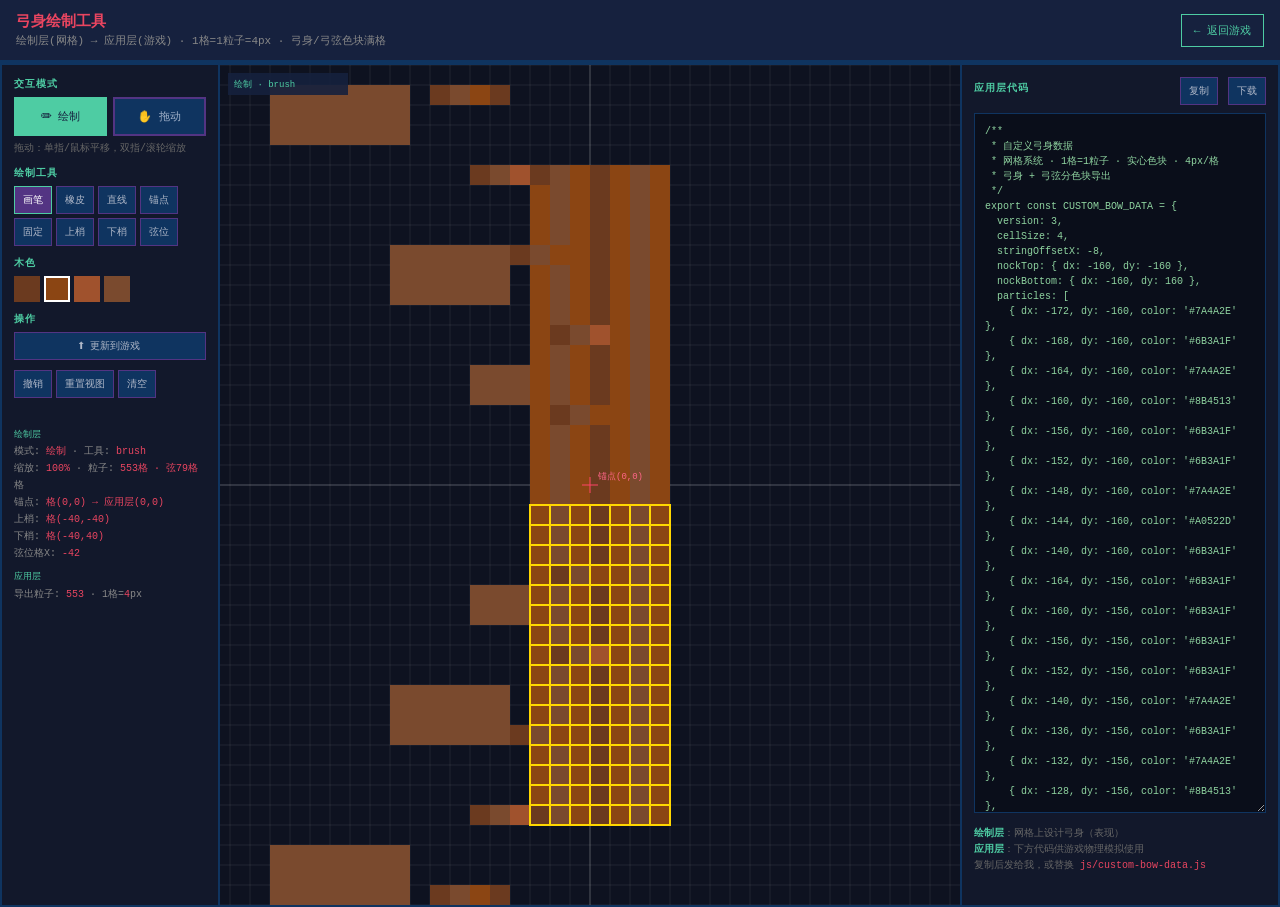
==== bow-editor.html @ f4209ebc "feat: 弓身2×重绘 + 箭靶剖面格对齐 v0.6.0 - 弓身/弓弦清空重绘：梢距 320px（原 160px 的 2 倍） - 553 弓身格 + 79 弓弦格，反曲弧加粗加长 - 箭靶透镜形" ====
<!DOCTYPE html>
<html lang="zh-CN">
<head>
  <meta charset="UTF-8">
  <meta name="viewport" content="width=device-width, initial-scale=1.0, user-scalable=no">
  <meta http-equiv="Cache-Control" content="no-cache, no-store, must-revalidate">
  <title>弓身绘制工具 — Particle Archery</title>
  <link rel="stylesheet" href="css/bow-editor.css?v=0.6.0">
</head>
<body>
  <header class="editor-header">
    <div>
      <h1>弓身绘制工具</h1>
      <p>绘制层(网格) → 应用层(游戏) · 1格=1粒子=4px · 弓身/弓弦色块满格</p>
    </div>
    <a href="index.html" class="back-link">← 返回游戏</a>
  </header>

  <main class="editor-main">
    <section class="toolbar-panel">
      <h2>交互模式</h2>
      <div class="mode-group">
        <button type="button" id="btn-mode-draw" class="mode-btn active">✏ 绘制</button>
        <button type="button" id="btn-mode-pan" class="mode-btn">✋ 拖动</button>
      </div>
      <p class="mode-hint">拖动：单指/鼠标平移，双指/滚轮缩放</p>

      <h2>绘制工具</h2>
      <div class="tool-group">
        <button type="button" class="tool-btn active" data-tool="brush">画笔</button>
        <button type="button" class="tool-btn" data-tool="eraser">橡皮</button>
        <button type="button" class="tool-btn" data-tool="line">直线</button>
        <button type="button" class="tool-btn" data-tool="anchor">锚点</button>
        <button type="button" class="tool-btn" data-tool="pin">固定</button>
        <button type="button" class="tool-btn" data-tool="nockTop">上梢</button>
        <button type="button" class="tool-btn" data-tool="nockBottom">下梢</button>
        <button type="button" class="tool-btn" data-tool="string">弦位</button>
      </div>

      <h2>木色</h2>
      <div class="color-group" id="color-palette"></div>

      <h2>操作</h2>
      <div class="action-group">
        <button type="button" id="btn-push-game" class="btn-primary">⬆ 更新到游戏</button>
        <button type="button" id="btn-undo">撤销</button>
        <button type="button" id="btn-reset-view">重置视图</button>
        <button type="button" id="btn-clear">清空</button>
      </div>
      <p id="push-status" class="push-status"></p>

      <div class="meta-info">
        <div class="meta-section">绘制层</div>
        <div>模式: <span id="info-mode">绘制</span> · 工具: <span id="info-tool">brush</span></div>
        <div>缩放: <span id="info-zoom">100%</span> · 粒子: <span id="info-count">0</span>格</div>
        <div>锚点: <span id="info-anchor">(0,0)</span></div>
        <div>上梢: <span id="info-nock-top">未设置</span></div>
        <div>下梢: <span id="info-nock-bottom">未设置</span></div>
        <div>弦位格X: <span id="info-string">未设置</span></div>
        <div class="meta-section">应用层</div>
        <div>导出粒子: <span id="info-apply-count">0</span> · 1格=<span id="info-cell-size">4</span>px</div>
      </div>
    </section>

    <section class="canvas-panel">
      <div class="canvas-wrap" id="canvas-wrap">
        <canvas id="editor-canvas"></canvas>
      </div>
    </section>

    <section class="export-panel">
      <div class="export-toolbar">
        <h2>应用层代码</h2>
        <div class="export-actions">
          <button type="button" id="btn-copy">复制</button>
          <button type="button" id="btn-download">下载</button>
        </div>
      </div>
      <textarea id="export-code" readonly spellcheck="false"></textarea>
      <p class="export-hint">
        <strong>绘制层</strong>：网格上设计弓身（表现）<br>
        <strong>应用层</strong>：下方代码供游戏物理模拟使用<br>
        复制后发给我，或替换 <code>js/custom-bow-data.js</code>
      </p>
    </section>
  </main>

  <script type="module" src="js/bow-editor.js?v=0.6.0"></script>
</body>
</html>
---- css/bow-editor.css ----
* {
  margin: 0;
  padding: 0;
  box-sizing: border-box;
}

body {
  background: #1a1a2e;
  color: #e0e0e0;
  font-family: 'Courier New', Courier, monospace;
  min-height: 100vh;
  overflow: hidden;
  touch-action: manipulation;
}

.editor-header {
  display: flex;
  align-items: center;
  justify-content: space-between;
  padding: 12px 16px;
  background: #16213e;
  border-bottom: 3px solid #0f3460;
}

.editor-header h1 {
  font-size: 15px;
  color: #e94560;
  margin-bottom: 2px;
}

.editor-header p {
  font-size: 11px;
  color: #888;
}

.back-link {
  color: #4ecca3;
  text-decoration: none;
  font-size: 11px;
  padding: 8px 12px;
  border: 1px solid #4ecca3;
  flex-shrink: 0;
}

.editor-main {
  display: grid;
  grid-template-columns: 220px 1fr 320px;
  gap: 0;
  height: calc(100vh - 56px);
}

@media (max-width: 900px) {
  .editor-main {
    grid-template-columns: 1fr;
    grid-template-rows: auto 1fr auto;
    height: auto;
    overflow: auto;
  }
}

.toolbar-panel,
.export-panel {
  background: #12182b;
  border: 2px solid #0f3460;
  padding: 12px;
  overflow-y: auto;
}

.canvas-panel {
  background: #0a0e1a;
  border-top: 2px solid #0f3460;
  border-bottom: 2px solid #0f3460;
  min-height: 0;
}

.canvas-wrap {
  width: 100%;
  height: 100%;
}

#editor-canvas {
  display: block;
  width: 100%;
  height: 100%;
  touch-action: none;
}

#editor-canvas.mode-pan {
  cursor: grab;
}

#editor-canvas.mode-pan:active {
  cursor: grabbing;
}

#editor-canvas.mode-draw {
  cursor: crosshair;
}

h2 {
  font-size: 10px;
  color: #4ecca3;
  margin: 10px 0 6px;
  text-transform: uppercase;
  letter-spacing: 1px;
}

h2:first-child {
  margin-top: 0;
}

.mode-group {
  display: flex;
  gap: 6px;
  margin-bottom: 6px;
}

.mode-btn {
  flex: 1;
  font-family: inherit;
  font-size: 11px;
  padding: 10px 8px;
  background: #0f3460;
  color: #a0b0c8;
  border: 2px solid #533483;
  cursor: pointer;
}

.mode-btn.active {
  background: #4ecca3;
  color: #16213e;
  border-color: #4ecca3;
}

.mode-btn#btn-mode-pan.active {
  background: #ffd700;
  color: #16213e;
  border-color: #ffd700;
}

.mode-hint {
  font-size: 10px;
  color: #666;
  margin-bottom: 8px;
  line-height: 1.4;
}

.tool-group,
.action-group,
.color-group {
  display: flex;
  flex-wrap: wrap;
  gap: 4px;
  margin-bottom: 8px;
}

.tool-btn,
.action-group button,
.export-actions button {
  font-family: inherit;
  font-size: 10px;
  padding: 6px 8px;
  background: #0f3460;
  color: #b0b8c8;
  border: 1px solid #533483;
  cursor: pointer;
}

.tool-btn.active {
  background: #533483;
  color: #fff;
  border-color: #4ecca3;
}

.btn-primary {
  width: 100%;
  font-family: inherit;
  font-size: 11px;
  padding: 10px 8px;
  background: #e94560;
  color: #fff;
  border: 2px solid #ff6688;
  cursor: pointer;
  margin-bottom: 6px;
}

.btn-primary:hover {
  background: #ff5577;
}

.push-status {
  font-size: 10px;
  color: #666;
  margin-bottom: 8px;
  min-height: 1.4em;
}

.push-status.ok {
  color: #4ecca3;
}

.color-swatch {
  width: 26px;
  height: 26px;
  border: 2px solid transparent;
  cursor: pointer;
}

.color-swatch.active {
  border-color: #fff;
}

.meta-info {
  font-size: 10px;
  line-height: 1.7;
  color: #888;
}

.meta-section {
  color: #4ecca3;
  margin-top: 8px;
  font-size: 9px;
  text-transform: uppercase;
}

.meta-info span {
  color: #e94560;
}

.export-toolbar {
  display: flex;
  align-items: center;
  justify-content: space-between;
  margin-bottom: 8px;
}

#export-code {
  width: 100%;
  height: calc(100vh - 200px);
  min-height: 200px;
  background: #0a0e1a;
  color: #8fd4a0;
  border: 1px solid #0f3460;
  padding: 10px;
  font-size: 10px;
  line-height: 1.5;
  resize: vertical;
}

.export-hint {
  margin-top: 8px;
  font-size: 10px;
  color: #666;
  line-height: 1.6;
}

.export-hint strong {
  color: #4ecca3;
}

.export-hint code {
  color: #e94560;
}
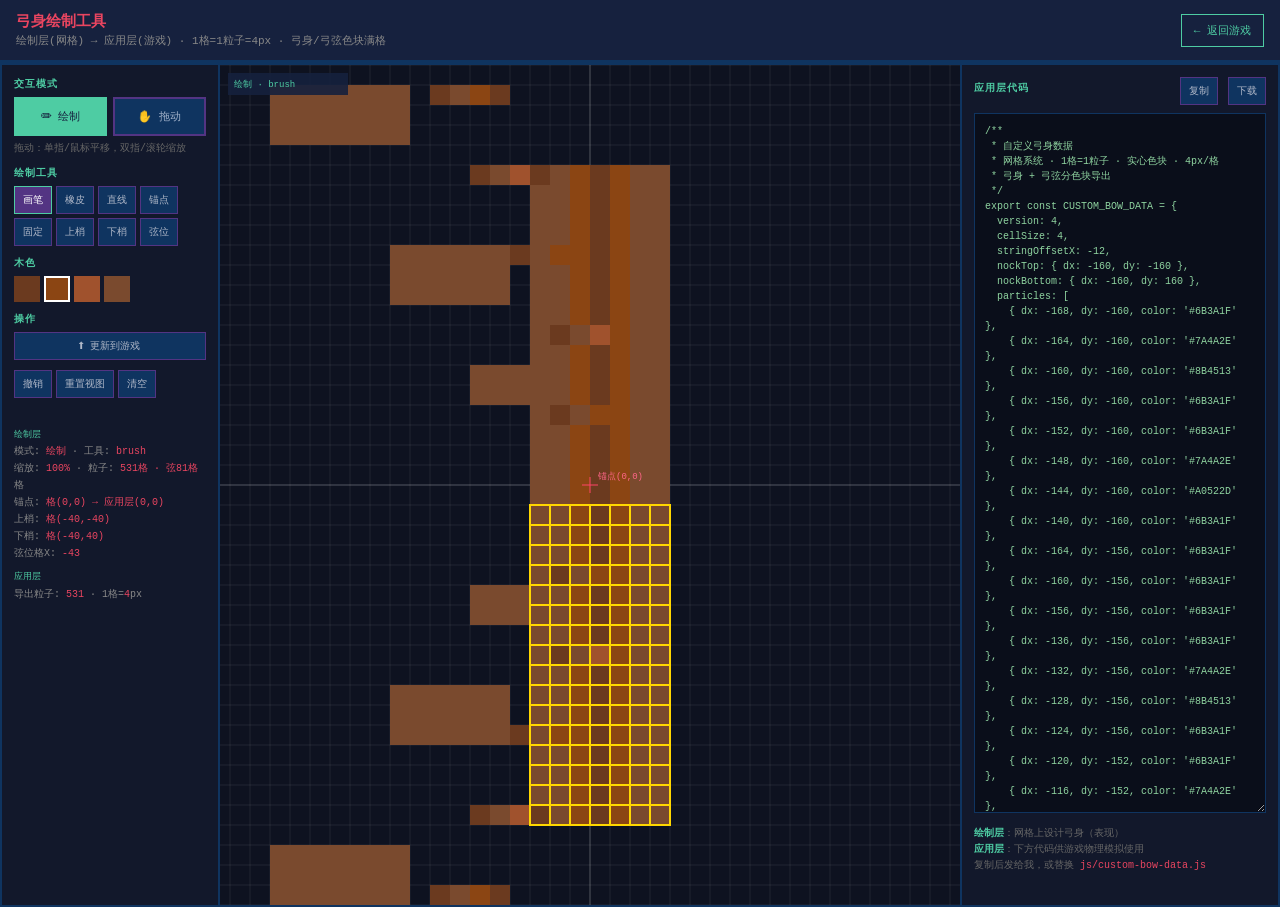
==== commit b7704a93: "fix: 统一单一格填充方案，清空重绘弓身弓弦 v0.6.1 - 移除木质纤维线叠绘（drawWoodBonds），只保留格色块 - 弓身/弓弦分列：弦列 gx=-43，弓身禁止占用弦列 - 构建时同" ====
--- a/bow-editor.html
+++ b/bow-editor.html
@@ -5,7 +5,7 @@
   <meta name="viewport" content="width=device-width, initial-scale=1.0, user-scalable=no">
   <meta http-equiv="Cache-Control" content="no-cache, no-store, must-revalidate">
   <title>弓身绘制工具 — Particle Archery</title>
-  <link rel="stylesheet" href="css/bow-editor.css?v=0.6.0">
+  <link rel="stylesheet" href="css/bow-editor.css?v=0.6.1">
 </head>
 <body>
   <header class="editor-header">
@@ -85,6 +85,6 @@
     </section>
   </main>
 
-  <script type="module" src="js/bow-editor.js?v=0.6.0"></script>
+  <script type="module" src="js/bow-editor.js?v=0.6.1"></script>
 </body>
 </html>
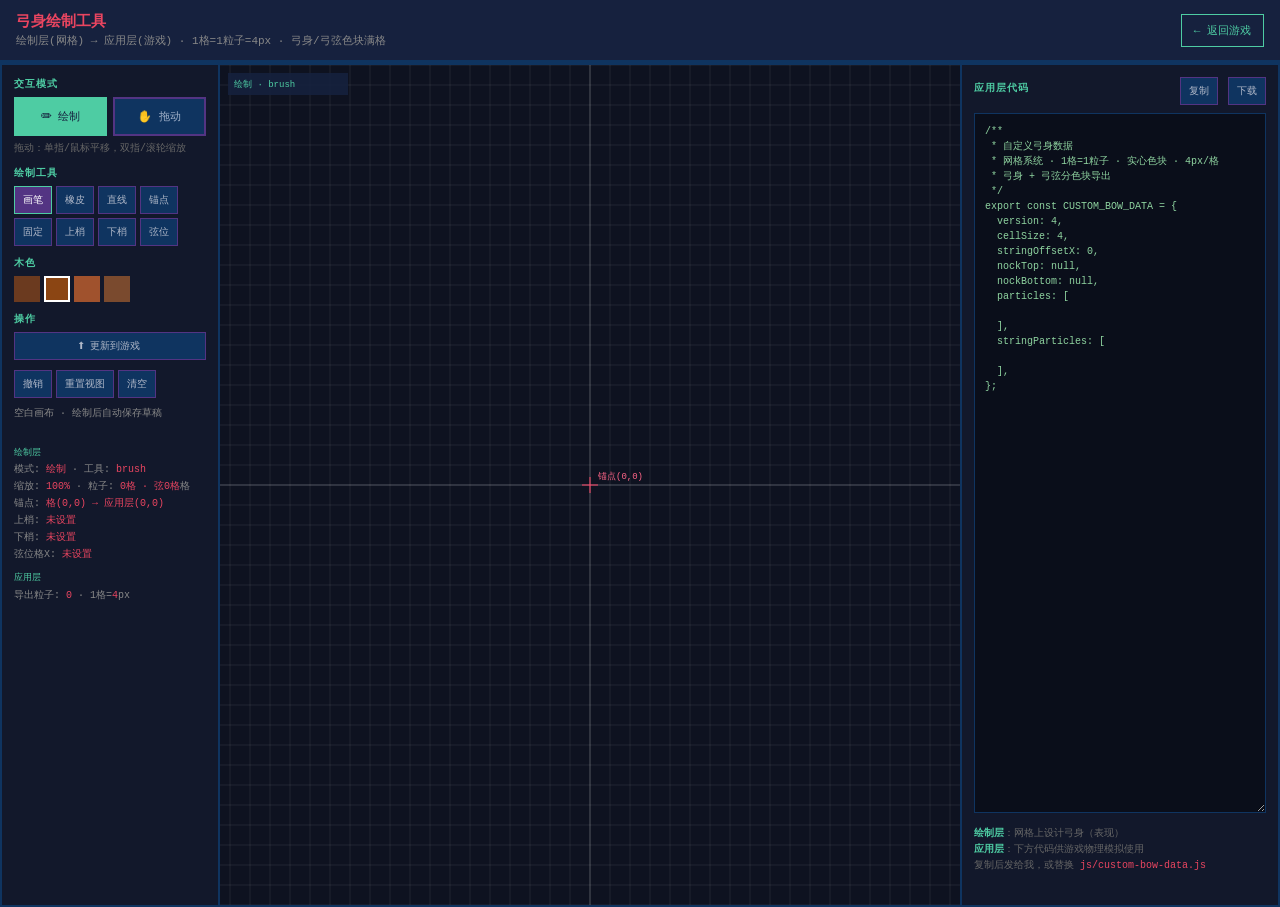
==== commit 97164a3b: "feat: 弓身编辑器草稿自动保存 (v0.6.3) - 新增 draft-storage 模块，localStorage 持久化绘制草稿 - 打开编辑器优先恢复草稿，无草稿时从空白画布开始 - 绘制" ====
--- a/bow-editor.html
+++ b/bow-editor.html
@@ -5,7 +5,7 @@
   <meta name="viewport" content="width=device-width, initial-scale=1.0, user-scalable=no">
   <meta http-equiv="Cache-Control" content="no-cache, no-store, must-revalidate">
   <title>弓身绘制工具 — Particle Archery</title>
-  <link rel="stylesheet" href="css/bow-editor.css?v=0.6.1">
+  <link rel="stylesheet" id="editor-css" href="css/bow-editor.css">
 </head>
 <body>
   <header class="editor-header">
@@ -13,7 +13,7 @@
       <h1>弓身绘制工具</h1>
       <p>绘制层(网格) → 应用层(游戏) · 1格=1粒子=4px · 弓身/弓弦色块满格</p>
     </div>
-    <a href="index.html" class="back-link">← 返回游戏</a>
+    <a href="index.html" class="back-link" id="back-link">← 返回游戏</a>
   </header>
 
   <main class="editor-main">
@@ -47,6 +47,7 @@
         <button type="button" id="btn-reset-view">重置视图</button>
         <button type="button" id="btn-clear">清空</button>
       </div>
+      <p id="draft-status" class="draft-status">空白画布 · 绘制后自动保存草稿</p>
       <p id="push-status" class="push-status"></p>
 
       <div class="meta-info">
@@ -85,6 +86,16 @@
     </section>
   </main>
 
-  <script type="module" src="js/bow-editor.js?v=0.6.1"></script>
+  <script>
+    window.__BOOT_VERSION__ = '0.6.3';
+  </script>
+  <script type="module">
+    const params = new URLSearchParams(location.search);
+    const v = params.get('v') || window.__BOOT_VERSION__;
+    const bust = params.get('_') || Date.now();
+    document.getElementById('editor-css').href = `css/bow-editor.css?v=${v}&_=${bust}`;
+    document.getElementById('back-link').href = `index.html?v=${v}&_=${bust}`;
+    import(`./js/bow-editor.js?v=${v}&_=${bust}`);
+  </script>
 </body>
 </html>
--- a/css/bow-editor.css
+++ b/css/bow-editor.css
@@ -195,6 +195,25 @@
   min-height: 1.4em;
 }
 
+.draft-status {
+  font-size: 10px;
+  color: #888;
+  margin-bottom: 4px;
+  min-height: 1.4em;
+}
+
+.draft-status.saved {
+  color: #4ecca3;
+}
+
+.draft-status.restored {
+  color: #e9c46a;
+}
+
+.draft-status.error {
+  color: #e94560;
+}
+
 .push-status.ok {
   color: #4ecca3;
 }
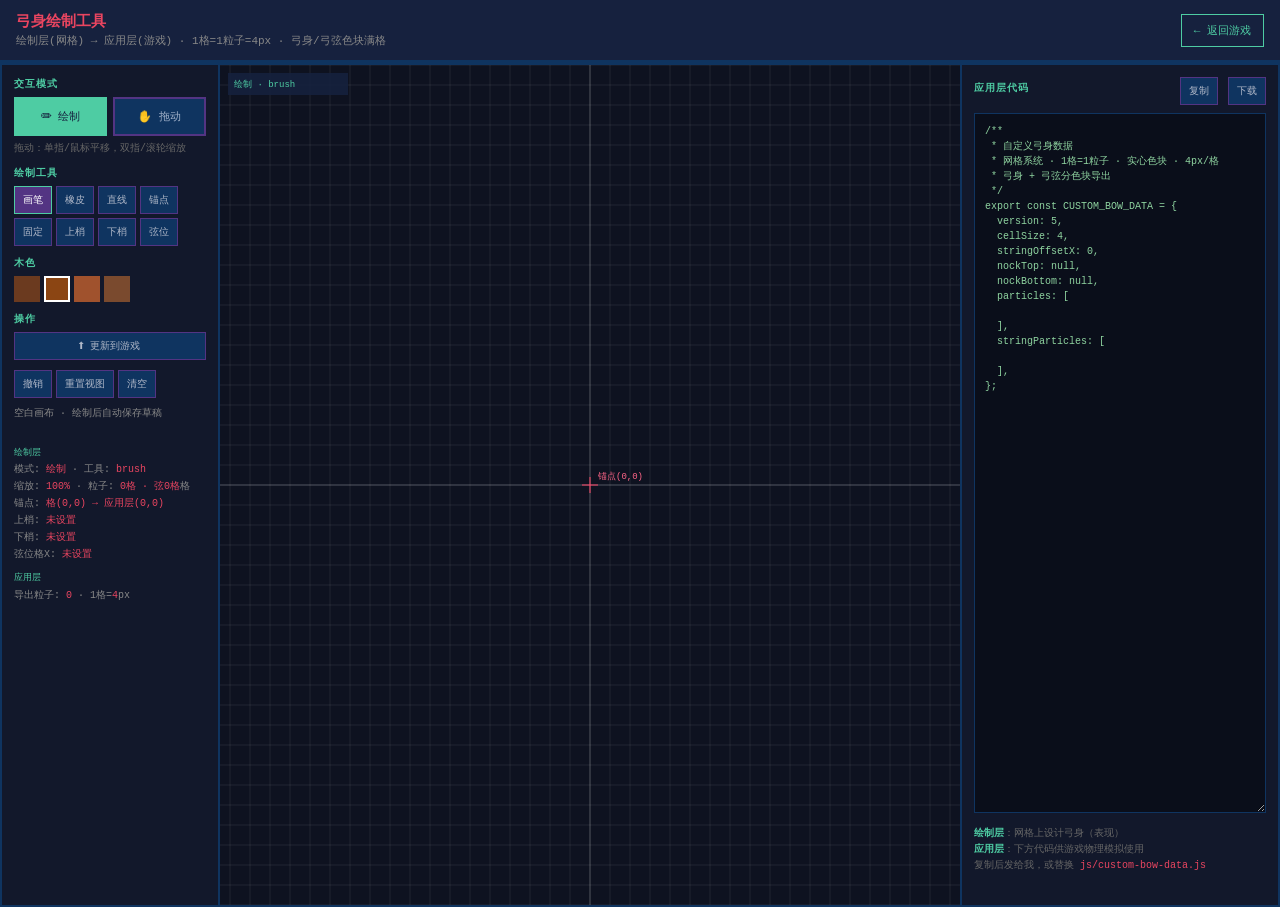
==== commit 786687f1: "feat: 等腰梯形弓身重绘，弓弦代替底边 (v0.6.4) - symmetric-bow-grid: 梢部窄、握把宽的实心梯形剖面，无底边色块 - 弓弦竖列作为梯形短底，弓身内缘贴弦列右侧 - 导" ====
--- a/bow-editor.html
+++ b/bow-editor.html
@@ -87,7 +87,7 @@
   </main>
 
   <script>
-    window.__BOOT_VERSION__ = '0.6.3';
+    window.__BOOT_VERSION__ = '0.6.4';
   </script>
   <script type="module">
     const params = new URLSearchParams(location.search);
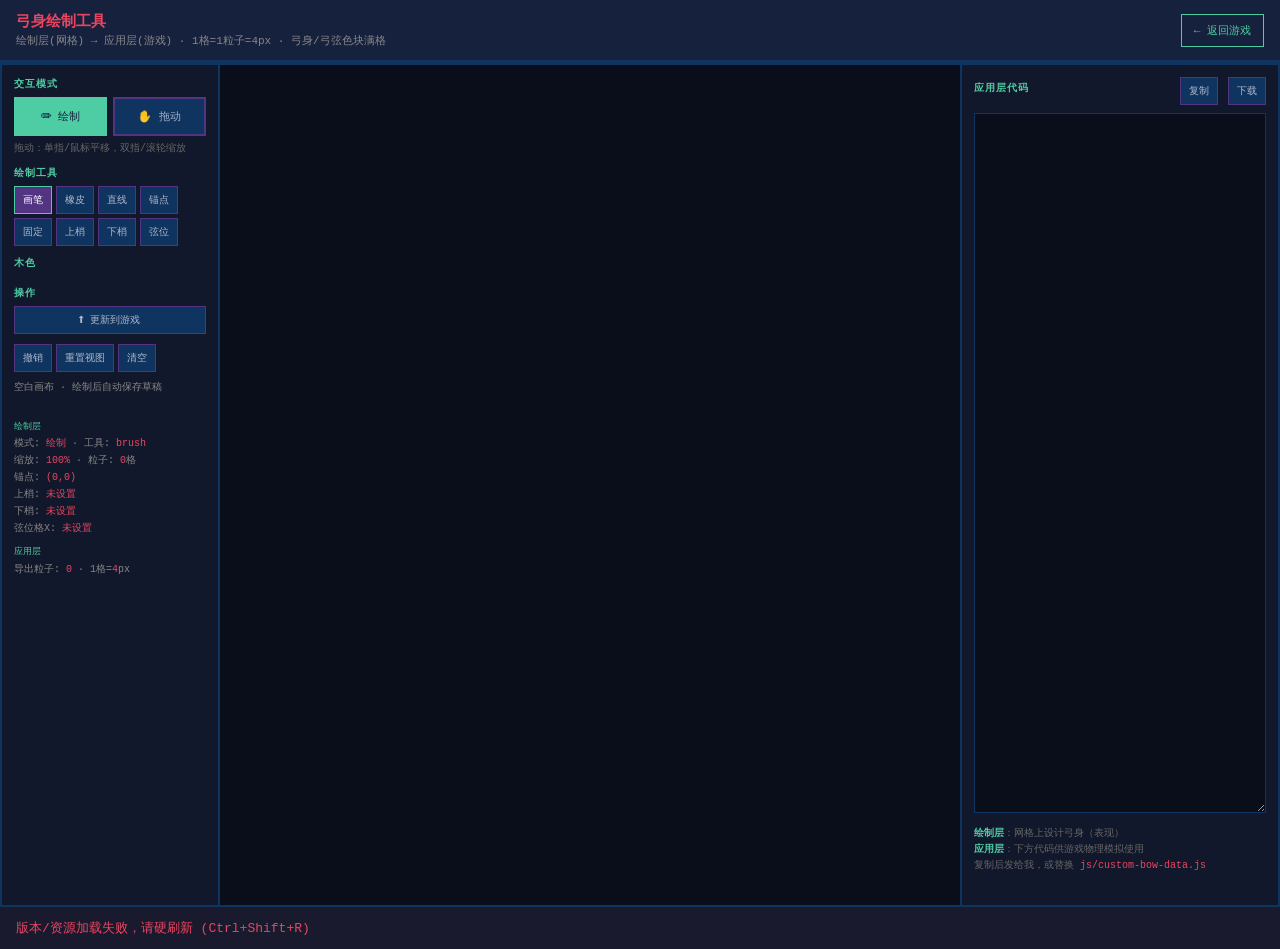
==== commit e6c7e2b1: "refactor: 版本号单一来源 js/version.js，HTML 自动关联 - 新增 js/boot.js 启动时 fetch 解析 version.js - 新增 js/version-pa" ====
--- a/bow-editor.html
+++ b/bow-editor.html
@@ -86,16 +86,14 @@
     </section>
   </main>
 
-  <script>
-    window.__BOOT_VERSION__ = '0.6.4';
-  </script>
   <script type="module">
-    const params = new URLSearchParams(location.search);
-    const v = params.get('v') || window.__BOOT_VERSION__;
-    const bust = params.get('_') || Date.now();
-    document.getElementById('editor-css').href = `css/bow-editor.css?v=${v}&_=${bust}`;
-    document.getElementById('back-link').href = `index.html?v=${v}&_=${bust}`;
-    import(`./js/bow-editor.js?v=${v}&_=${bust}`);
+    import { bootPage, showBootError } from './js/boot.js';
+    bootPage({
+      css: 'css/bow-editor.css',
+      cssId: 'editor-css',
+      module: './js/bow-editor.js',
+      links: [{ id: 'back-link', href: (v, bust) => `index.html?v=${v}&_=${bust}` }],
+    }).catch(showBootError);
   </script>
 </body>
 </html>
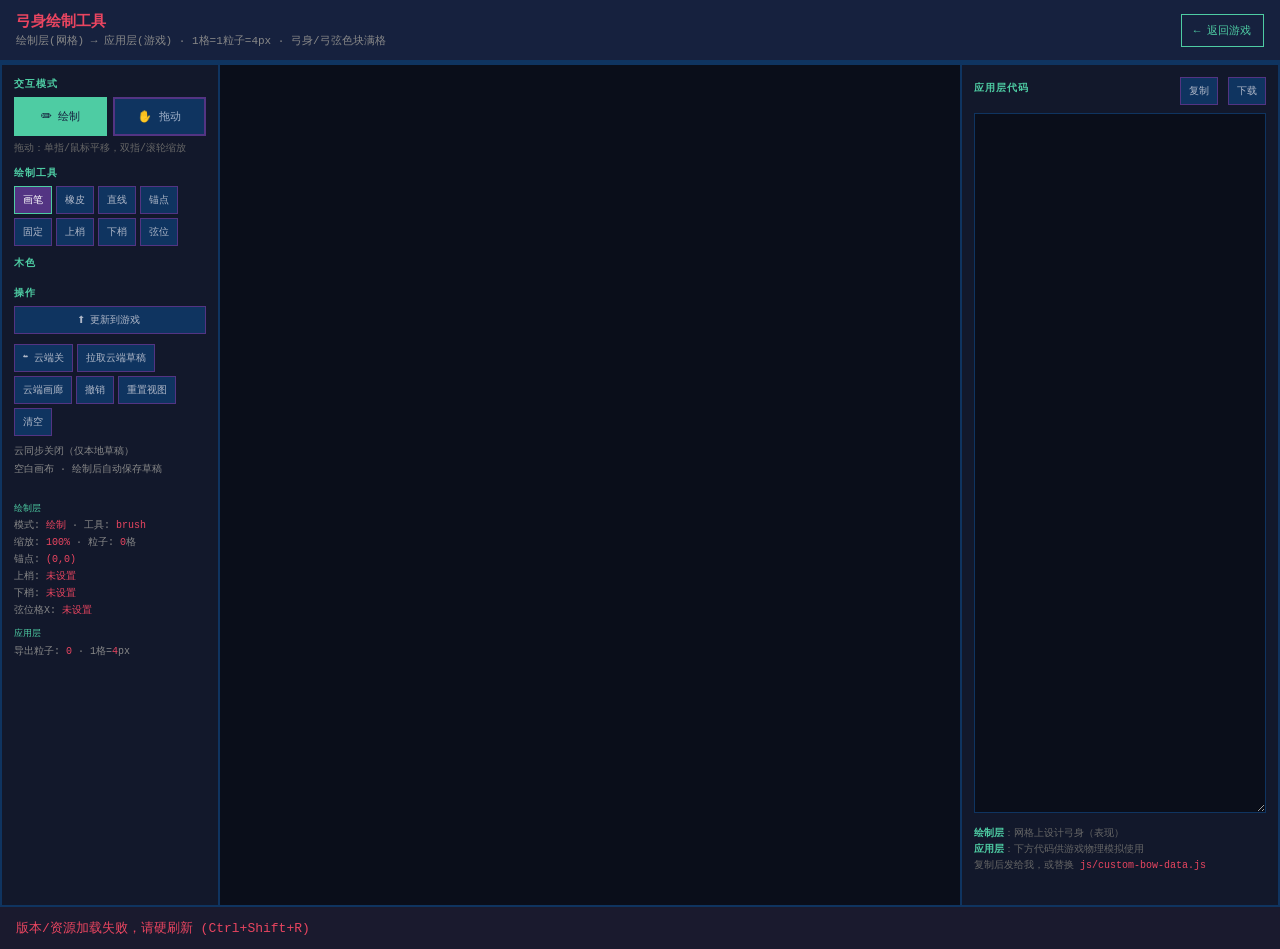
==== commit 1b0f0377: "feat: 弓身共享格式 bow-scene + Supabase 云端同步 (v0.7.0) 参照 Card-World art-storage / cloud-publish 模式： - js/b" ====
--- a/bow-editor.html
+++ b/bow-editor.html
@@ -43,10 +43,14 @@
       <h2>操作</h2>
       <div class="action-group">
         <button type="button" id="btn-push-game" class="btn-primary">⬆ 更新到游戏</button>
+        <button type="button" id="btn-cloud-toggle" class="btn-cloud" title="与 Card-World 共用 Supabase 云同步">☁ 云端关</button>
+        <button type="button" id="btn-cloud-load">拉取云端草稿</button>
+        <button type="button" id="btn-cloud-gallery">云端画廊</button>
         <button type="button" id="btn-undo">撤销</button>
         <button type="button" id="btn-reset-view">重置视图</button>
         <button type="button" id="btn-clear">清空</button>
       </div>
+      <p id="cloud-status" class="cloud-status">云同步关闭（仅本地草稿）</p>
       <p id="draft-status" class="draft-status">空白画布 · 绘制后自动保存草稿</p>
       <p id="push-status" class="push-status"></p>
 
--- a/css/bow-editor.css
+++ b/css/bow-editor.css
@@ -214,6 +214,35 @@
   color: #e94560;
 }
 
+.cloud-status {
+  font-size: 10px;
+  color: #888;
+  margin-bottom: 4px;
+  min-height: 1.4em;
+}
+
+.cloud-status.on {
+  color: #4ecca3;
+}
+
+.cloud-status.error {
+  color: #e94560;
+}
+
+.btn-cloud {
+  font-size: 10px;
+  padding: 6px 8px;
+  border: 1px solid #4ecca3;
+  background: transparent;
+  color: #4ecca3;
+  cursor: pointer;
+}
+
+.btn-cloud.active {
+  background: #4ecca3;
+  color: #1a1a2e;
+}
+
 .push-status.ok {
   color: #4ecca3;
 }
